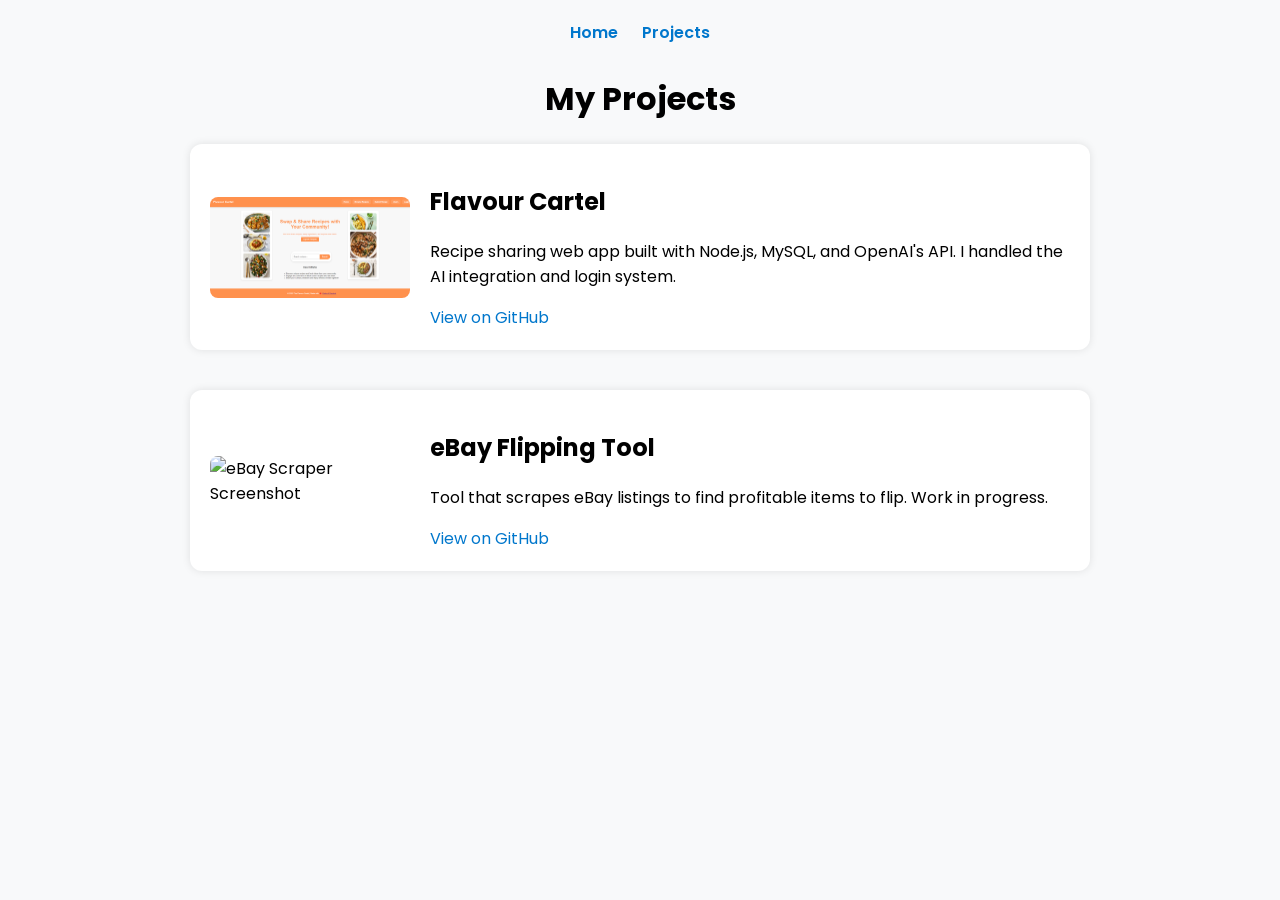
==== projects.html @ 94a792bd "base 2" ====
<!DOCTYPE html>
<html lang="en">
<head>
  <meta charset="UTF-8" />
  <meta name="viewport" content="width=device-width, initial-scale=1.0"/>
  <title>Projects - Hesham</title>
  <link href="https://fonts.googleapis.com/css2?family=Poppins:wght@300;400;600&display=swap" rel="stylesheet">
  <link rel="icon" href="favicon.ico" type="image/x-icon">
  <style>
    body {
      font-family: 'Poppins', sans-serif;
      background: #f8f9fa;
      padding: 20px;
      max-width: 900px;
      margin: auto;
    }
    nav {
      text-align: center;
      margin-bottom: 30px;
    }
    nav a {
      margin: 0 10px;
      color: #0077cc;
      text-decoration: none;
      font-weight: 600;
    }
    h1 {
      text-align: center;
    }
    .project {
      display: flex;
      gap: 20px;
      margin-bottom: 40px;
      background: white;
      border-radius: 12px;
      padding: 20px;
      box-shadow: 0 0 8px rgba(0,0,0,0.1);
      align-items: center;
    }
    .project img {
      width: 200px;
      border-radius: 8px;
    }
    .info {
      flex: 1;
    }
    a {
      color: #0077cc;
      text-decoration: none;
    }
  </style>
</head>
<body>
  <nav>
    <a href="index.html">Home</a>
    <a href="projects.html">Projects</a>
  </nav>

  <h1>My Projects</h1>

  <div class="project">
    <img src="images/flavour-cartel.png" alt="Flavour Cartel Screenshot">
    <div class="info">
      <h2>Flavour Cartel</h2>
      <p>Recipe sharing web app built with Node.js, MySQL, and OpenAI's API. I handled the AI integration and login system.</p>
      <a href="https://github.com/your-username/flavour-cartel" target="_blank">View on GitHub</a>
    </div>
  </div>

  <div class="project">
    <img src="images/ebay-scraper.png" alt="eBay Scraper Screenshot">
    <div class="info">
      <h2>eBay Flipping Tool</h2>
      <p>Tool that scrapes eBay listings to find profitable items to flip. Work in progress.</p>
      <a href="https://github.com/your-username/ebay-flipping-tool" target="_blank">View on GitHub</a>
    </div>
  </div>
</body>
</html>
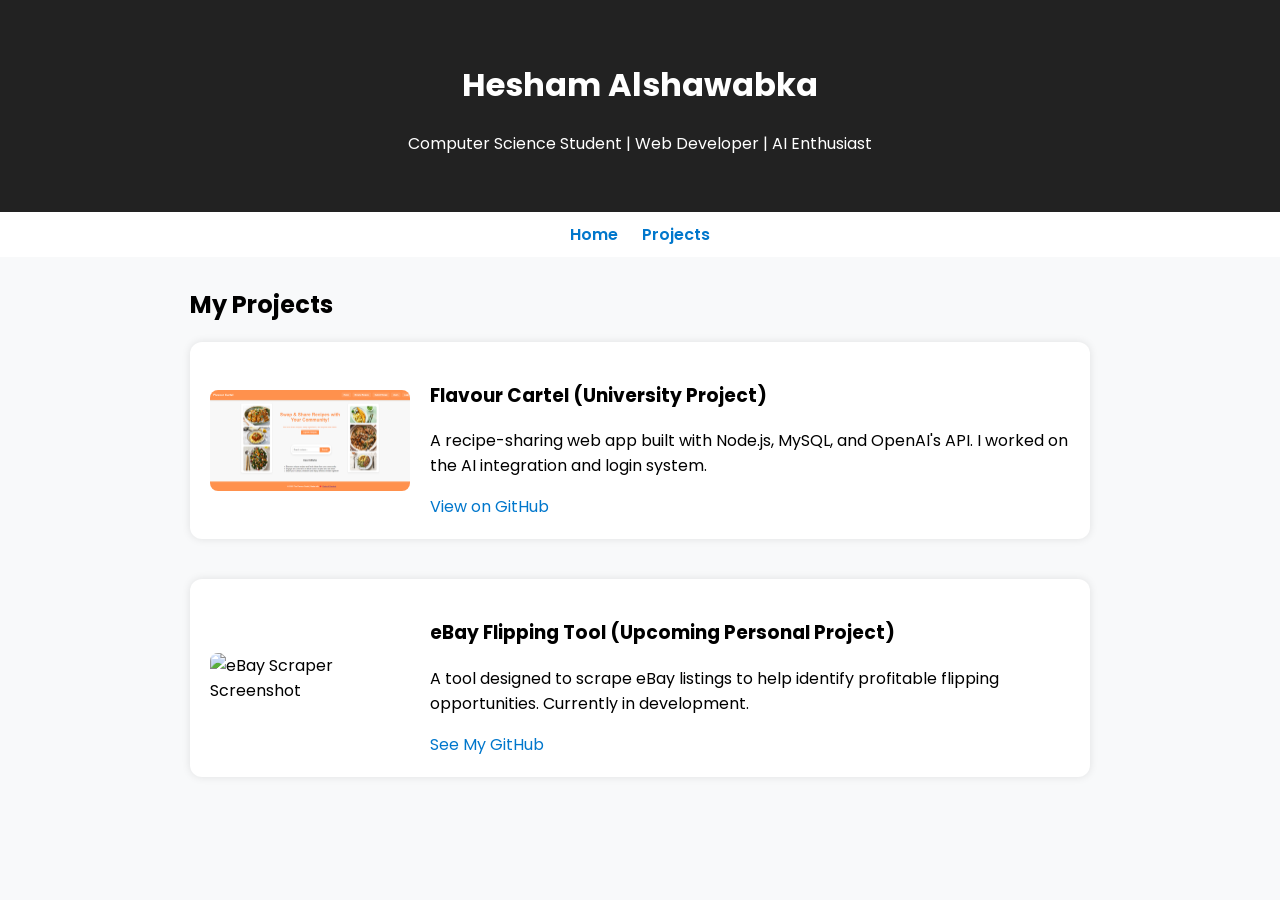
==== commit 3c6e4fb4: "base 3" ====
--- a/projects.html
+++ b/projects.html
@@ -3,20 +3,26 @@
 <head>
   <meta charset="UTF-8" />
   <meta name="viewport" content="width=device-width, initial-scale=1.0"/>
-  <title>Projects - Hesham</title>
+  <title>Projects</title>
   <link href="https://fonts.googleapis.com/css2?family=Poppins:wght@300;400;600&display=swap" rel="stylesheet">
   <link rel="icon" href="favicon.ico" type="image/x-icon">
   <style>
     body {
       font-family: 'Poppins', sans-serif;
       background: #f8f9fa;
-      padding: 20px;
-      max-width: 900px;
-      margin: auto;
+      padding: 0;
+      margin: 0;
+    }
+    header {
+      background: #222;
+      color: white;
+      padding: 40px 0;
+      text-align: center;
     }
     nav {
+      background: #fff;
+      padding: 10px 20px;
       text-align: center;
-      margin-bottom: 30px;
     }
     nav a {
       margin: 0 10px;
@@ -24,8 +30,10 @@
       text-decoration: none;
       font-weight: 600;
     }
-    h1 {
-      text-align: center;
+    .content {
+      max-width: 900px;
+      margin: 30px auto;
+      padding: 0 20px;
     }
     .project {
       display: flex;
@@ -51,28 +59,35 @@
   </style>
 </head>
 <body>
+  <header>
+    <h1>Hesham Alshawabka</h1>
+    <p>Computer Science Student | Web Developer | AI Enthusiast</p>
+  </header>
+
   <nav>
     <a href="index.html">Home</a>
     <a href="projects.html">Projects</a>
   </nav>
 
-  <h1>My Projects</h1>
+  <div class="content">
+    <h2>My Projects</h2>
 
-  <div class="project">
-    <img src="images/flavour-cartel.png" alt="Flavour Cartel Screenshot">
-    <div class="info">
-      <h2>Flavour Cartel</h2>
-      <p>Recipe sharing web app built with Node.js, MySQL, and OpenAI's API. I handled the AI integration and login system.</p>
-      <a href="https://github.com/your-username/flavour-cartel" target="_blank">View on GitHub</a>
+    <div class="project">
+      <img src="images/flavour-cartel.png" alt="Flavour Cartel Screenshot">
+      <div class="info">
+        <h3>Flavour Cartel (University Project)</h3>
+        <p>A recipe-sharing web app built with Node.js, MySQL, and OpenAI's API. I worked on the AI integration and login system.</p>
+        <a href="https://github.com/MuzamilAhmed1/The-Flavour-Cartel" target="_blank">View on GitHub</a>
+      </div>
     </div>
-  </div>
 
-  <div class="project">
-    <img src="images/ebay-scraper.png" alt="eBay Scraper Screenshot">
-    <div class="info">
-      <h2>eBay Flipping Tool</h2>
-      <p>Tool that scrapes eBay listings to find profitable items to flip. Work in progress.</p>
-      <a href="https://github.com/your-username/ebay-flipping-tool" target="_blank">View on GitHub</a>
+    <div class="project">
+      <img src="images/ebay-scraper.png" alt="eBay Scraper Screenshot">
+      <div class="info">
+        <h3>eBay Flipping Tool (Upcoming Personal Project)</h3>
+        <p>A tool designed to scrape eBay listings to help identify profitable flipping opportunities. Currently in development.</p>
+        <a href="https://github.com/alshawah" target="_blank">See My GitHub</a>
+      </div>
     </div>
   </div>
 </body>
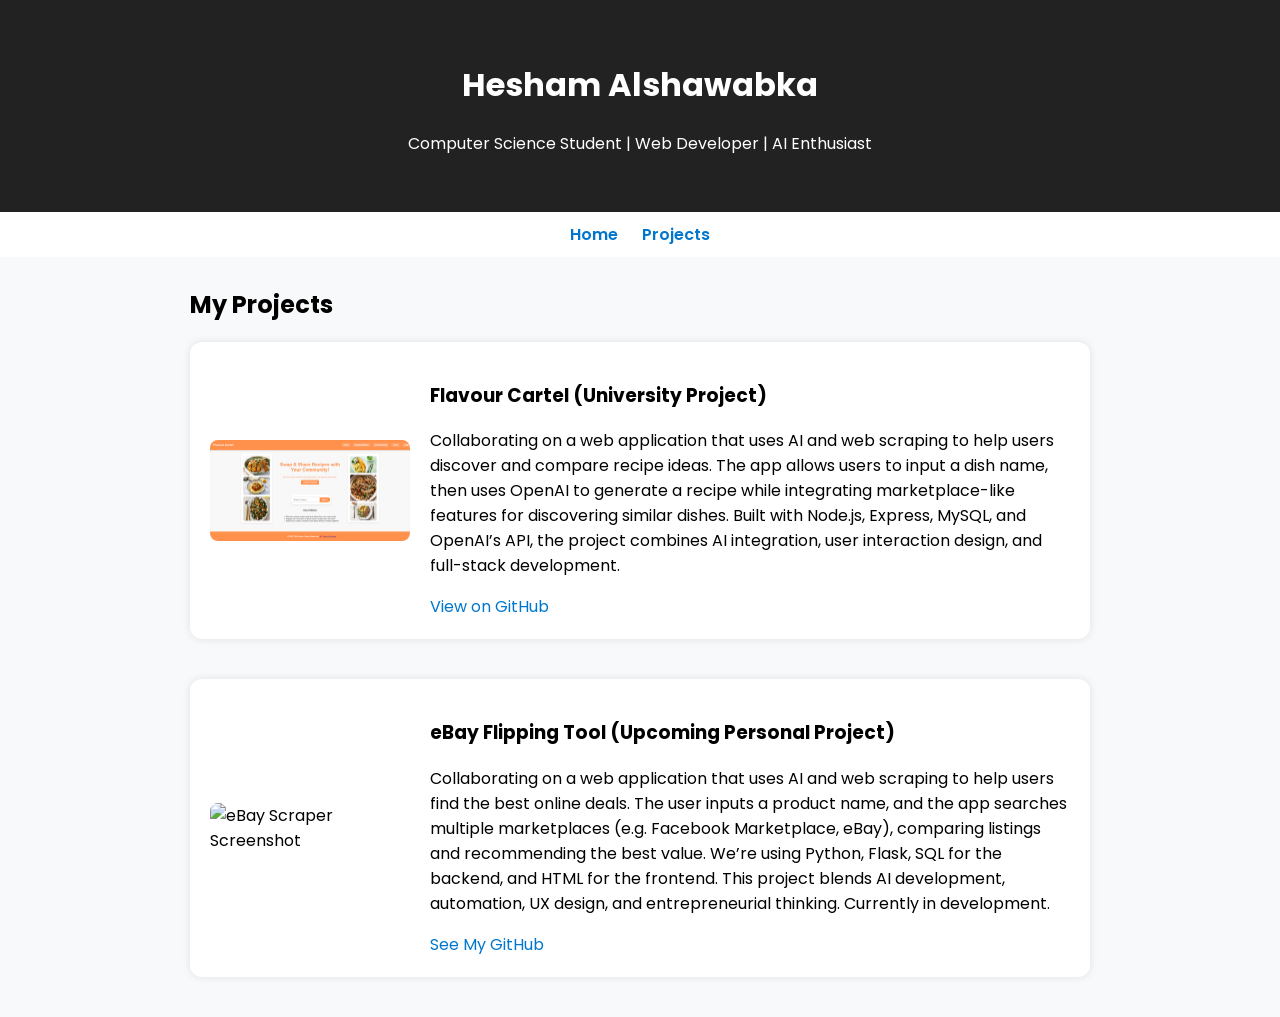
==== commit bbbd04e1: "base 4" ====
--- a/projects.html
+++ b/projects.html
@@ -71,21 +71,23 @@
 
   <div class="content">
     <h2>My Projects</h2>
-
+    
     <div class="project">
-      <img src="images/flavour-cartel.png" alt="Flavour Cartel Screenshot">
-      <div class="info">
-        <h3>Flavour Cartel (University Project)</h3>
-        <p>A recipe-sharing web app built with Node.js, MySQL, and OpenAI's API. I worked on the AI integration and login system.</p>
-        <a href="https://github.com/MuzamilAhmed1/The-Flavour-Cartel" target="_blank">View on GitHub</a>
+        <img src="images/flavour-cartel.png" alt="Flavour Cartel Screenshot">
+        <div class="info">
+          <h3>Flavour Cartel (University Project)</h3>
+          <p>Collaborating on a web application that uses AI and web scraping to help users discover and compare recipe ideas. The app allows users to input a dish name, then uses OpenAI to generate a recipe while integrating marketplace-like features for discovering similar dishes. Built with Node.js, Express, MySQL, and OpenAI’s API, the project combines AI integration, user interaction design, and full-stack development.</p>
+          <a href="https://github.com/MuzamilAhmed1/The-Flavour-Cartel" target="_blank">View on GitHub</a>
+        </div>
       </div>
-    </div>
+      
 
     <div class="project">
       <img src="images/ebay-scraper.png" alt="eBay Scraper Screenshot">
       <div class="info">
         <h3>eBay Flipping Tool (Upcoming Personal Project)</h3>
-        <p>A tool designed to scrape eBay listings to help identify profitable flipping opportunities. Currently in development.</p>
+        <p>Collaborating on a web application that uses AI and web scraping to help users find the best online deals. The user inputs a product name, and the app searches multiple marketplaces (e.g. Facebook Marketplace, eBay), comparing listings and recommending the best value. We’re using Python, Flask, SQL for the backend, and HTML for the frontend. This project blends AI development, automation, UX design, and entrepreneurial thinking.
+            Currently in development.</p>
         <a href="https://github.com/alshawah" target="_blank">See My GitHub</a>
       </div>
     </div>
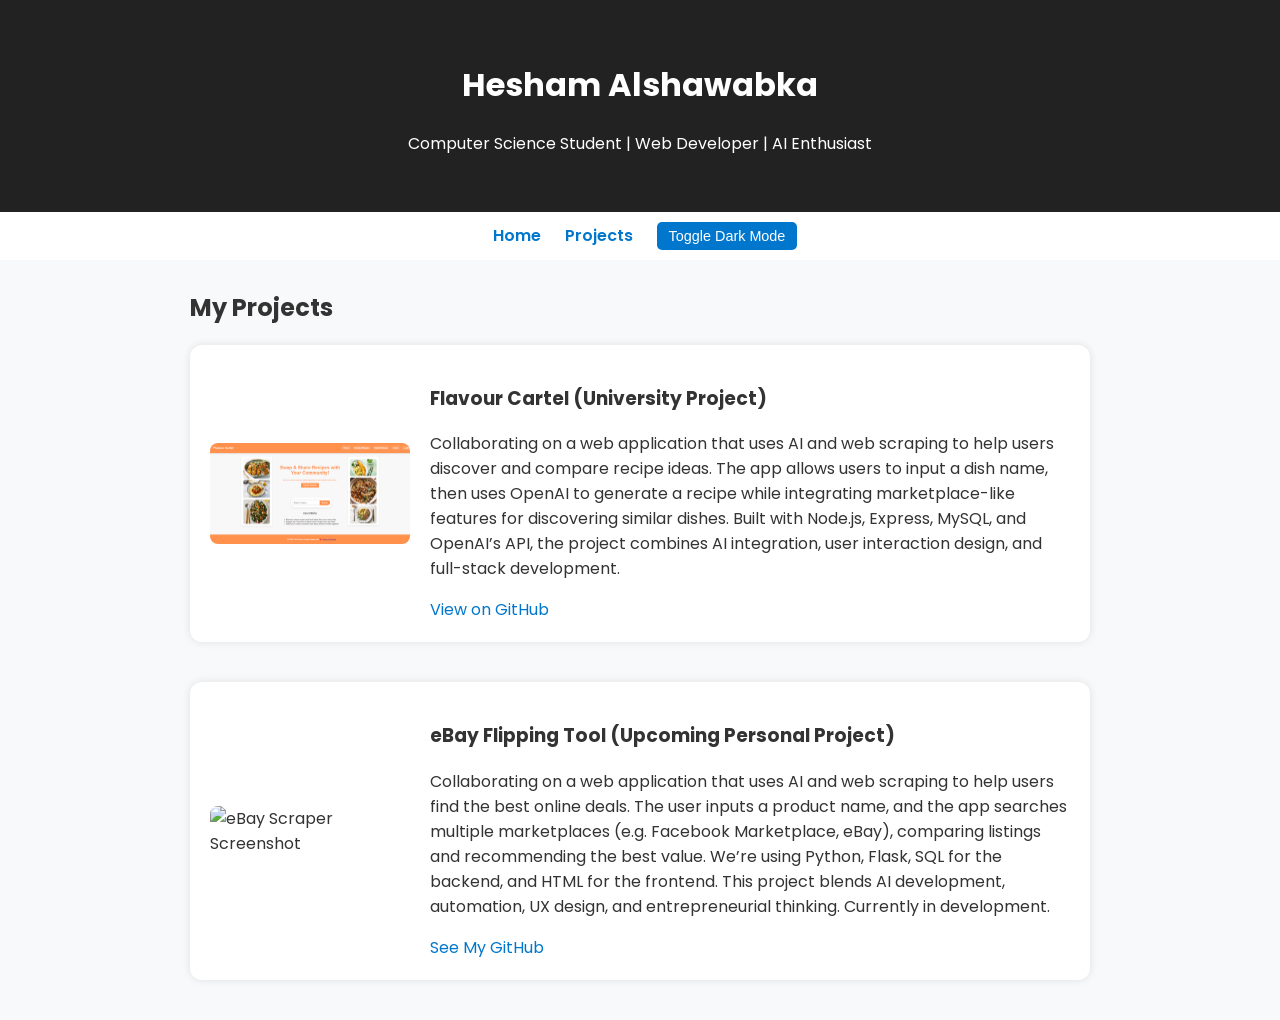
==== commit 5338608f: "dark mode toggle" ====
--- a/projects.html
+++ b/projects.html
@@ -5,55 +5,94 @@
   <meta name="viewport" content="width=device-width, initial-scale=1.0"/>
   <title>Projects</title>
   <link href="https://fonts.googleapis.com/css2?family=Poppins:wght@300;400;600&display=swap" rel="stylesheet">
-  <link rel="icon" href="favicon.ico" type="image/x-icon">
+  <link rel="icon" href="images/favicon.ico" type="image/x-icon">
   <style>
+    :root {
+      --bg-color: #f8f9fa;
+      --text-color: #333;
+      --header-bg: #222;
+      --header-text: #fff;
+      --card-bg: #fff;
+      --link-color: #0077cc;
+    }
+
+    .dark-mode {
+      --bg-color: #1e1e1e;
+      --text-color: #e4e4e4;
+      --header-bg: #111;
+      --header-text: #ffffff;
+      --card-bg: #2a2a2a;
+      --link-color: #4ea2f2;
+    }
+
     body {
       font-family: 'Poppins', sans-serif;
-      background: #f8f9fa;
+      background: var(--bg-color);
+      color: var(--text-color);
+      margin: 0;
       padding: 0;
-      margin: 0;
     }
+
     header {
-      background: #222;
-      color: white;
+      background: var(--header-bg);
+      color: var(--header-text);
       padding: 40px 0;
       text-align: center;
     }
+
     nav {
-      background: #fff;
+      background: var(--card-bg);
       padding: 10px 20px;
       text-align: center;
     }
+
     nav a {
       margin: 0 10px;
-      color: #0077cc;
+      color: var(--link-color);
       text-decoration: none;
       font-weight: 600;
     }
+
+    #themeToggle {
+      margin-left: 10px;
+      padding: 6px 12px;
+      font-size: 0.9rem;
+      background: var(--link-color);
+      color: white;
+      border: none;
+      border-radius: 5px;
+      cursor: pointer;
+    }
+
     .content {
       max-width: 900px;
       margin: 30px auto;
       padding: 0 20px;
     }
+
     .project {
       display: flex;
+      flex-wrap: wrap;
       gap: 20px;
       margin-bottom: 40px;
-      background: white;
+      background: var(--card-bg);
       border-radius: 12px;
       padding: 20px;
       box-shadow: 0 0 8px rgba(0,0,0,0.1);
       align-items: center;
     }
+
     .project img {
       width: 200px;
       border-radius: 8px;
     }
+
     .info {
       flex: 1;
     }
+
     a {
-      color: #0077cc;
+      color: var(--link-color);
       text-decoration: none;
     }
   </style>
@@ -67,30 +106,44 @@
   <nav>
     <a href="index.html">Home</a>
     <a href="projects.html">Projects</a>
+    <button id="themeToggle">Toggle Dark Mode</button>
   </nav>
 
   <div class="content">
     <h2>My Projects</h2>
     
     <div class="project">
-        <img src="images/flavour-cartel.png" alt="Flavour Cartel Screenshot">
-        <div class="info">
-          <h3>Flavour Cartel (University Project)</h3>
-          <p>Collaborating on a web application that uses AI and web scraping to help users discover and compare recipe ideas. The app allows users to input a dish name, then uses OpenAI to generate a recipe while integrating marketplace-like features for discovering similar dishes. Built with Node.js, Express, MySQL, and OpenAI’s API, the project combines AI integration, user interaction design, and full-stack development.</p>
-          <a href="https://github.com/MuzamilAhmed1/The-Flavour-Cartel" target="_blank">View on GitHub</a>
-        </div>
+      <img src="images/flavour-cartel.png" alt="Flavour Cartel Screenshot">
+      <div class="info">
+        <h3>Flavour Cartel (University Project)</h3>
+        <p>Collaborating on a web application that uses AI and web scraping to help users discover and compare recipe ideas. The app allows users to input a dish name, then uses OpenAI to generate a recipe while integrating marketplace-like features for discovering similar dishes. Built with Node.js, Express, MySQL, and OpenAI’s API, the project combines AI integration, user interaction design, and full-stack development.</p>
+        <a href="https://github.com/MuzamilAhmed1/The-Flavour-Cartel" target="_blank">View on GitHub</a>
       </div>
-      
+    </div>
 
     <div class="project">
       <img src="images/ebay-scraper.png" alt="eBay Scraper Screenshot">
       <div class="info">
         <h3>eBay Flipping Tool (Upcoming Personal Project)</h3>
-        <p>Collaborating on a web application that uses AI and web scraping to help users find the best online deals. The user inputs a product name, and the app searches multiple marketplaces (e.g. Facebook Marketplace, eBay), comparing listings and recommending the best value. We’re using Python, Flask, SQL for the backend, and HTML for the frontend. This project blends AI development, automation, UX design, and entrepreneurial thinking.
-            Currently in development.</p>
+        <p>Collaborating on a web application that uses AI and web scraping to help users find the best online deals. The user inputs a product name, and the app searches multiple marketplaces (e.g. Facebook Marketplace, eBay), comparing listings and recommending the best value. We’re using Python, Flask, SQL for the backend, and HTML for the frontend. This project blends AI development, automation, UX design, and entrepreneurial thinking. Currently in development.</p>
         <a href="https://github.com/alshawah" target="_blank">See My GitHub</a>
       </div>
     </div>
   </div>
+
+  <script>
+    const toggleBtn = document.getElementById('themeToggle');
+    const body = document.body;
+
+    if (localStorage.getItem('theme') === 'dark') {
+      body.classList.add('dark-mode');
+    }
+
+    toggleBtn.addEventListener('click', () => {
+      body.classList.toggle('dark-mode');
+      const theme = body.classList.contains('dark-mode') ? 'dark' : 'light';
+      localStorage.setItem('theme', theme);
+    });
+  </script>
 </body>
 </html>
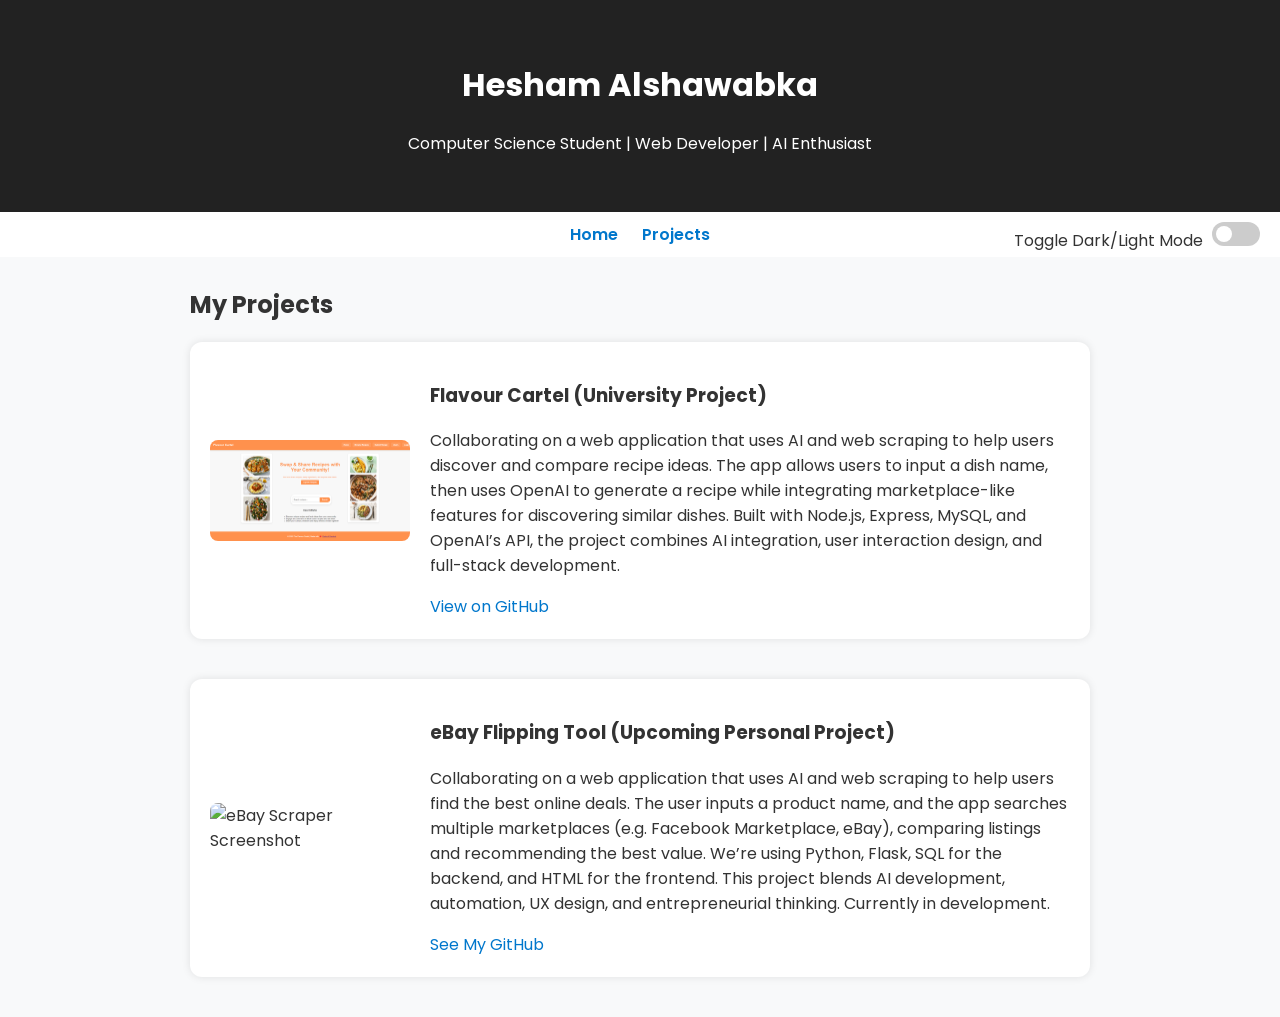
==== commit 69bbd890: "fix dark mode" ====
--- a/projects.html
+++ b/projects.html
@@ -44,6 +44,7 @@
       background: var(--card-bg);
       padding: 10px 20px;
       text-align: center;
+      position: relative;
     }
 
     nav a {
@@ -53,15 +54,53 @@
       font-weight: 600;
     }
 
-    #themeToggle {
-      margin-left: 10px;
-      padding: 6px 12px;
-      font-size: 0.9rem;
-      background: var(--link-color);
-      color: white;
-      border: none;
-      border-radius: 5px;
+    .theme-switch-wrapper {
+      position: absolute;
+      right: 20px;
+      top: 10px;
+    }
+
+    .theme-switch {
+      display: inline-block;
+      height: 24px;
+      position: relative;
+      width: 48px;
+    }
+
+    .theme-switch input {
+      display: none;
+    }
+
+    .slider {
+      background-color: #ccc;
+      bottom: 0;
       cursor: pointer;
+      left: 0;
+      position: absolute;
+      right: 0;
+      top: 0;
+      transition: 0.4s;
+      border-radius: 34px;
+    }
+
+    .slider:before {
+      background-color: white;
+      bottom: 4px;
+      content: "";
+      height: 16px;
+      left: 4px;
+      position: absolute;
+      transition: 0.4s;
+      width: 16px;
+      border-radius: 50%;
+    }
+
+    input:checked + .slider {
+      background-color: #4ea2f2;
+    }
+
+    input:checked + .slider:before {
+      transform: translateX(24px);
     }
 
     .content {
@@ -106,12 +145,18 @@
   <nav>
     <a href="index.html">Home</a>
     <a href="projects.html">Projects</a>
-    <button id="themeToggle">Toggle Dark Mode</button>
+    <div class="theme-switch-wrapper">
+    <span style="margin-right: 5px;">Toggle Dark/Light Mode</span>
+      <label class="theme-switch" for="checkbox">
+        <input type="checkbox" id="checkbox" />
+        <span class="slider round"></span>
+      </label>
+    </div>
   </nav>
 
   <div class="content">
     <h2>My Projects</h2>
-    
+
     <div class="project">
       <img src="images/flavour-cartel.png" alt="Flavour Cartel Screenshot">
       <div class="info">
@@ -132,17 +177,22 @@
   </div>
 
   <script>
-    const toggleBtn = document.getElementById('themeToggle');
+    const checkbox = document.getElementById('checkbox');
     const body = document.body;
 
     if (localStorage.getItem('theme') === 'dark') {
       body.classList.add('dark-mode');
+      checkbox.checked = true;
     }
 
-    toggleBtn.addEventListener('click', () => {
-      body.classList.toggle('dark-mode');
-      const theme = body.classList.contains('dark-mode') ? 'dark' : 'light';
-      localStorage.setItem('theme', theme);
+    checkbox.addEventListener('change', () => {
+      if (checkbox.checked) {
+        body.classList.add('dark-mode');
+        localStorage.setItem('theme', 'dark');
+      } else {
+        body.classList.remove('dark-mode');
+        localStorage.setItem('theme', 'light');
+      }
     });
   </script>
 </body>
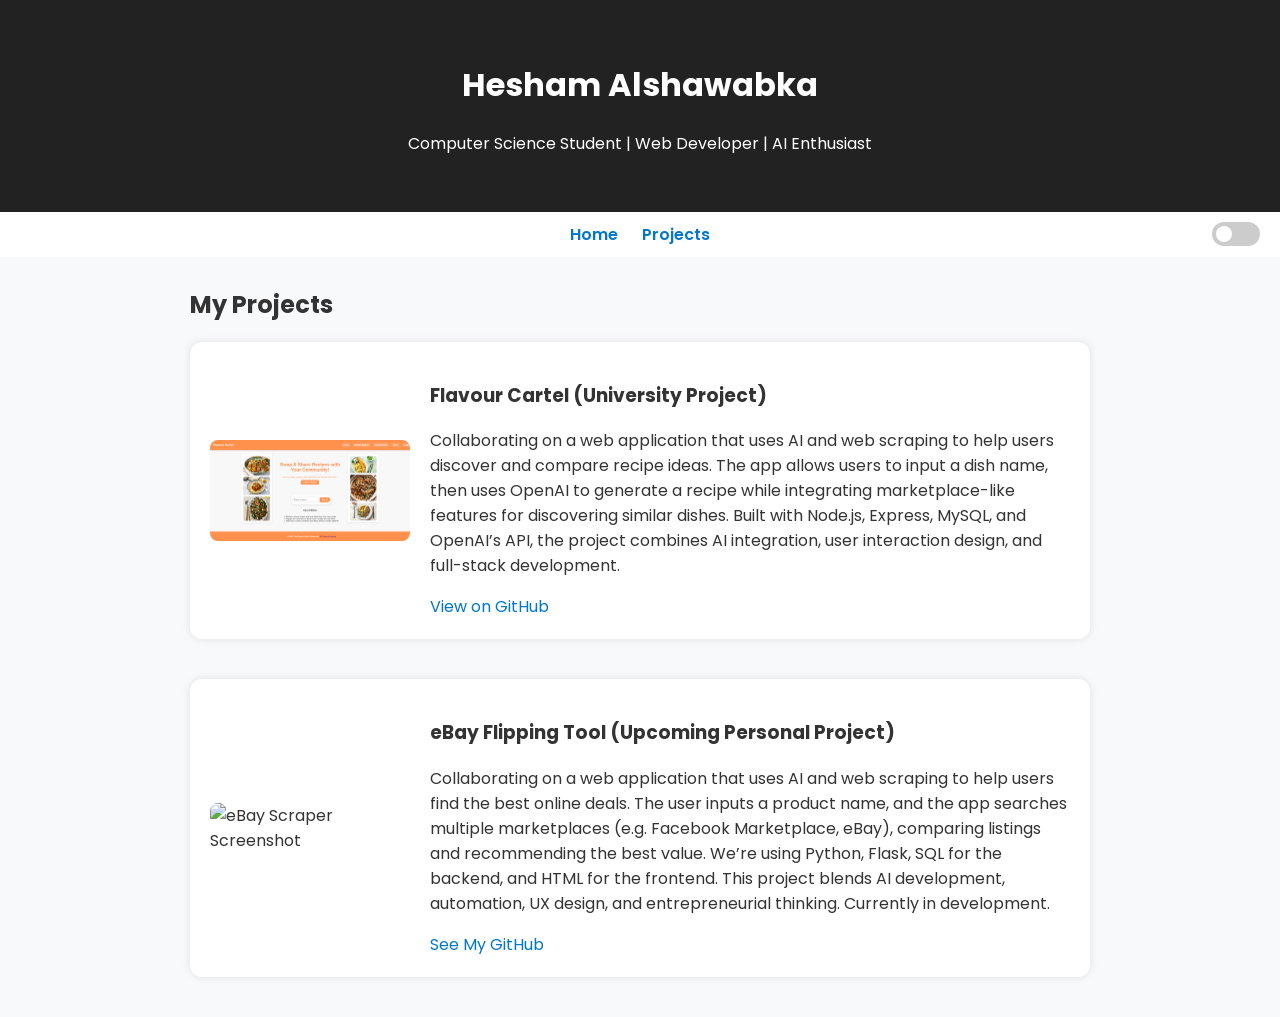
==== commit 85b508f2: "removed toggle text" ====
--- a/projects.html
+++ b/projects.html
@@ -146,7 +146,6 @@
     <a href="index.html">Home</a>
     <a href="projects.html">Projects</a>
     <div class="theme-switch-wrapper">
-    <span style="margin-right: 5px;">Toggle Dark/Light Mode</span>
       <label class="theme-switch" for="checkbox">
         <input type="checkbox" id="checkbox" />
         <span class="slider round"></span>
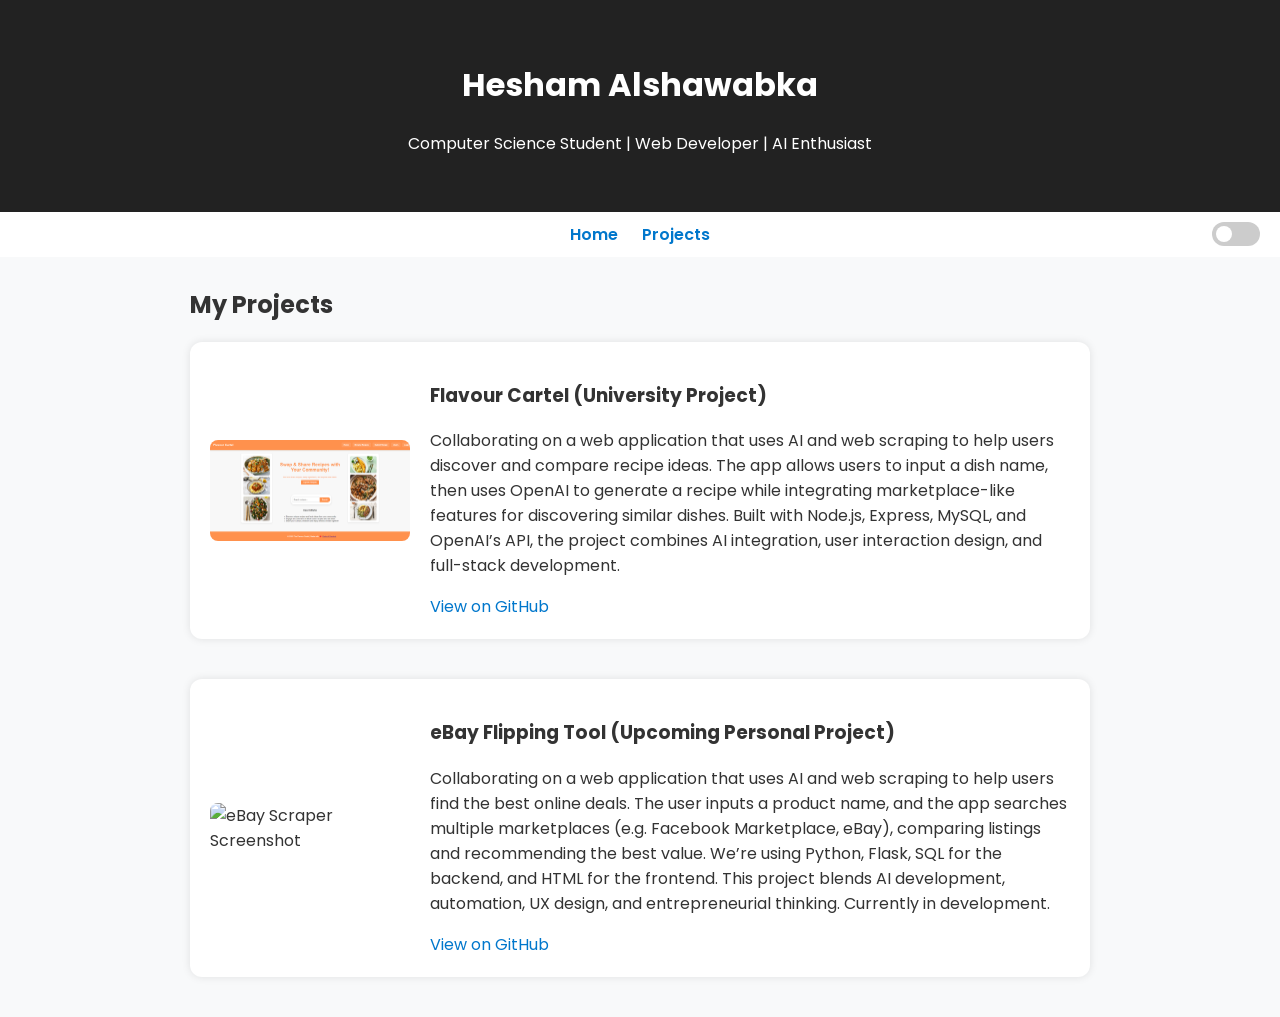
==== commit 6163e7c4: "update project link" ====
--- a/projects.html
+++ b/projects.html
@@ -170,7 +170,7 @@
       <div class="info">
         <h3>eBay Flipping Tool (Upcoming Personal Project)</h3>
         <p>Collaborating on a web application that uses AI and web scraping to help users find the best online deals. The user inputs a product name, and the app searches multiple marketplaces (e.g. Facebook Marketplace, eBay), comparing listings and recommending the best value. We’re using Python, Flask, SQL for the backend, and HTML for the frontend. This project blends AI development, automation, UX design, and entrepreneurial thinking. Currently in development.</p>
-        <a href="https://github.com/alshawah" target="_blank">See My GitHub</a>
+        <a href="https://github.com/alshawah/profitflip-ai" target="_blank">View on GitHub</a>
       </div>
     </div>
   </div>
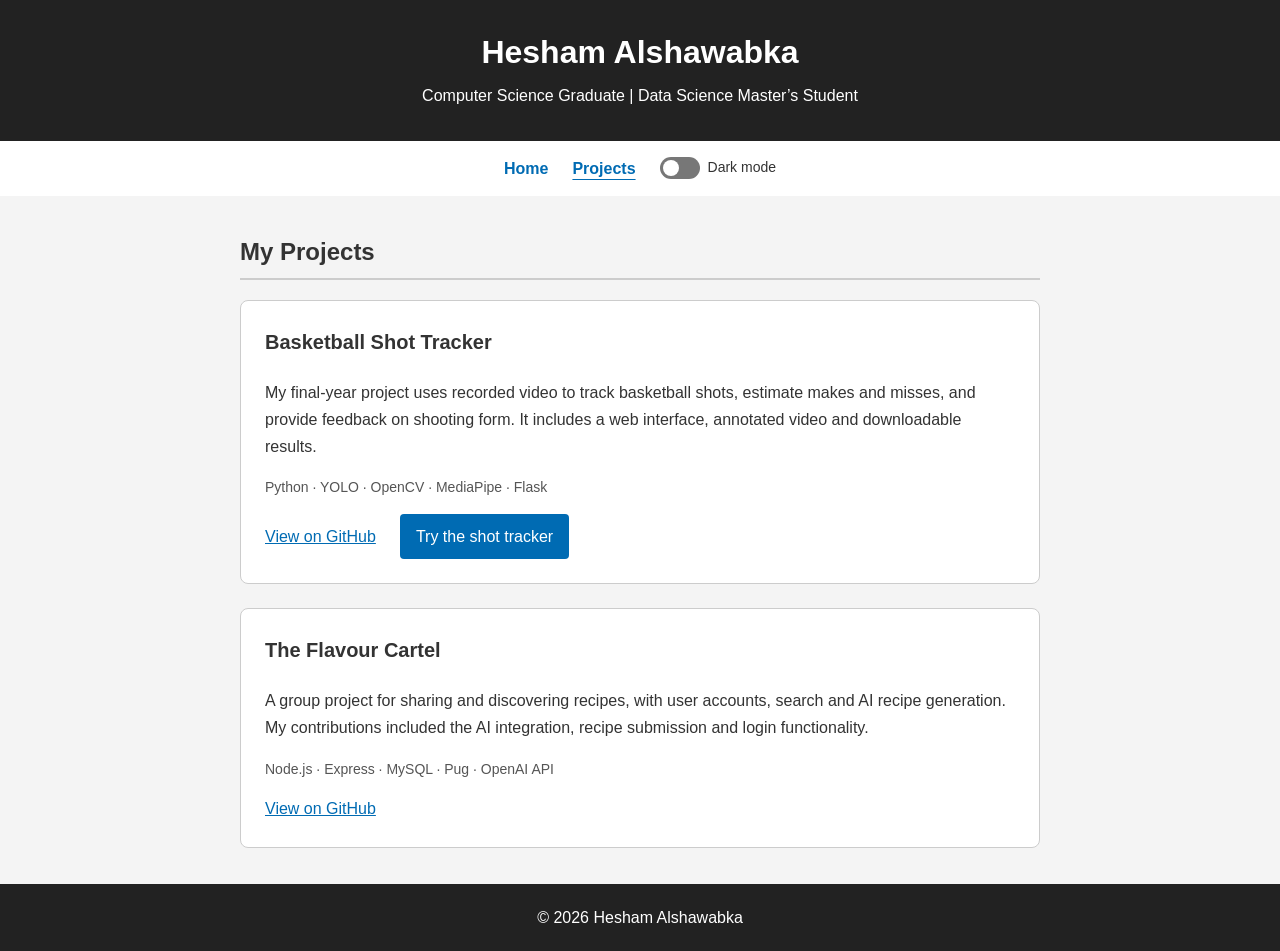
==== commit 464cba29: "Add files via upload" ====
--- a/projects.html
+++ b/projects.html
@@ -1,198 +1,41 @@
 <!DOCTYPE html>
 <html lang="en">
 <head>
-  <meta charset="UTF-8" />
-  <meta name="viewport" content="width=device-width, initial-scale=1.0"/>
-  <title>Projects</title>
-  <link href="https://fonts.googleapis.com/css2?family=Poppins:wght@300;400;600&display=swap" rel="stylesheet">
-  <link rel="icon" href="images/favicon.ico" type="image/x-icon">
-  <style>
-    :root {
-      --bg-color: #f8f9fa;
-      --text-color: #333;
-      --header-bg: #222;
-      --header-text: #fff;
-      --card-bg: #fff;
-      --link-color: #0077cc;
-    }
-
-    .dark-mode {
-      --bg-color: #1e1e1e;
-      --text-color: #e4e4e4;
-      --header-bg: #111;
-      --header-text: #ffffff;
-      --card-bg: #2a2a2a;
-      --link-color: #4ea2f2;
-    }
-
-    body {
-      font-family: 'Poppins', sans-serif;
-      background: var(--bg-color);
-      color: var(--text-color);
-      margin: 0;
-      padding: 0;
-    }
-
-    header {
-      background: var(--header-bg);
-      color: var(--header-text);
-      padding: 40px 0;
-      text-align: center;
-    }
-
-    nav {
-      background: var(--card-bg);
-      padding: 10px 20px;
-      text-align: center;
-      position: relative;
-    }
-
-    nav a {
-      margin: 0 10px;
-      color: var(--link-color);
-      text-decoration: none;
-      font-weight: 600;
-    }
-
-    .theme-switch-wrapper {
-      position: absolute;
-      right: 20px;
-      top: 10px;
-    }
-
-    .theme-switch {
-      display: inline-block;
-      height: 24px;
-      position: relative;
-      width: 48px;
-    }
-
-    .theme-switch input {
-      display: none;
-    }
-
-    .slider {
-      background-color: #ccc;
-      bottom: 0;
-      cursor: pointer;
-      left: 0;
-      position: absolute;
-      right: 0;
-      top: 0;
-      transition: 0.4s;
-      border-radius: 34px;
-    }
-
-    .slider:before {
-      background-color: white;
-      bottom: 4px;
-      content: "";
-      height: 16px;
-      left: 4px;
-      position: absolute;
-      transition: 0.4s;
-      width: 16px;
-      border-radius: 50%;
-    }
-
-    input:checked + .slider {
-      background-color: #4ea2f2;
-    }
-
-    input:checked + .slider:before {
-      transform: translateX(24px);
-    }
-
-    .content {
-      max-width: 900px;
-      margin: 30px auto;
-      padding: 0 20px;
-    }
-
-    .project {
-      display: flex;
-      flex-wrap: wrap;
-      gap: 20px;
-      margin-bottom: 40px;
-      background: var(--card-bg);
-      border-radius: 12px;
-      padding: 20px;
-      box-shadow: 0 0 8px rgba(0,0,0,0.1);
-      align-items: center;
-    }
-
-    .project img {
-      width: 200px;
-      border-radius: 8px;
-    }
-
-    .info {
-      flex: 1;
-    }
-
-    a {
-      color: var(--link-color);
-      text-decoration: none;
-    }
-  </style>
+  <meta charset="UTF-8">
+  <meta name="viewport" content="width=device-width, initial-scale=1.0">
+  <meta name="description" content="Hesham Alshawabka — Computer Science graduate and Data Science master's student interested in sports analytics.">
+  <title>Projects | Hesham Alshawabka</title>
+  <link rel="icon" href="favicon.svg" type="image/svg+xml">
+  <link rel="stylesheet" href="styles.css">
+  <script src="theme.js"></script>
 </head>
 <body>
   <header>
     <h1>Hesham Alshawabka</h1>
-    <p>Computer Science Student | Web Developer | AI Enthusiast</p>
+    <p>Computer Science Graduate | Data Science Master’s Student</p>
   </header>
-
-  <nav>
-    <a href="index.html">Home</a>
-    <a href="projects.html">Projects</a>
-    <div class="theme-switch-wrapper">
-      <label class="theme-switch" for="checkbox">
-        <input type="checkbox" id="checkbox" />
-        <span class="slider round"></span>
-      </label>
-    </div>
+  <nav aria-label="Main navigation">
+    <a href="index.html" >Home</a>
+    <a href="projects.html" aria-current="page">Projects</a>
+    <label class="theme-switch"><input type="checkbox" id="theme-toggle" aria-label="Dark mode"><span class="slider"></span><span>Dark mode</span></label>
   </nav>
-
-  <div class="content">
-    <h2>My Projects</h2>
-
-    <div class="project">
-      <img src="images/flavour-cartel.png" alt="Flavour Cartel Screenshot">
-      <div class="info">
-        <h3>Flavour Cartel (University Project)</h3>
-        <p>Collaborating on a web application that uses AI and web scraping to help users discover and compare recipe ideas. The app allows users to input a dish name, then uses OpenAI to generate a recipe while integrating marketplace-like features for discovering similar dishes. Built with Node.js, Express, MySQL, and OpenAI’s API, the project combines AI integration, user interaction design, and full-stack development.</p>
-        <a href="https://github.com/MuzamilAhmed1/The-Flavour-Cartel" target="_blank">View on GitHub</a>
-      </div>
-    </div>
-
-    <div class="project">
-      <img src="images/ebay-scraper.png" alt="eBay Scraper Screenshot">
-      <div class="info">
-        <h3>eBay Flipping Tool (Upcoming Personal Project)</h3>
-        <p>Collaborating on a web application that uses AI and web scraping to help users find the best online deals. The user inputs a product name, and the app searches multiple marketplaces (e.g. Facebook Marketplace, eBay), comparing listings and recommending the best value. We’re using Python, Flask, SQL for the backend, and HTML for the frontend. This project blends AI development, automation, UX design, and entrepreneurial thinking. Currently in development.</p>
-        <a href="https://github.com/alshawah/profitflip-ai" target="_blank">View on GitHub</a>
-      </div>
-    </div>
-  </div>
-
-  <script>
-    const checkbox = document.getElementById('checkbox');
-    const body = document.body;
-
-    if (localStorage.getItem('theme') === 'dark') {
-      body.classList.add('dark-mode');
-      checkbox.checked = true;
-    }
-
-    checkbox.addEventListener('change', () => {
-      if (checkbox.checked) {
-        body.classList.add('dark-mode');
-        localStorage.setItem('theme', 'dark');
-      } else {
-        body.classList.remove('dark-mode');
-        localStorage.setItem('theme', 'light');
-      }
-    });
-  </script>
+  <main>
+    <section>
+      <h2>My Projects</h2>
+      <article class="project">
+        <h3>Basketball Shot Tracker</h3>
+        <p>My final-year project uses recorded video to track basketball shots, estimate makes and misses, and provide feedback on shooting form. It includes a web interface, annotated video and downloadable results.</p>
+        <p class="tools">Python · YOLO · OpenCV · MediaPipe · Flask</p>
+        <div class="project-links"><a href="https://github.com/alshawah/basketball-shot-tracker" target="_blank" rel="noopener noreferrer">View on GitHub</a><a class="button" href="basketball.html">Try the shot tracker</a></div>
+      </article>
+      <article class="project">
+        <h3>The Flavour Cartel</h3>
+        <p>A group project for sharing and discovering recipes, with user accounts, search and AI recipe generation. My contributions included the AI integration, recipe submission and login functionality.</p>
+        <p class="tools">Node.js · Express · MySQL · Pug · OpenAI API</p>
+        <a href="https://github.com/MuzamilAhmed1/The-Flavour-Cartel" target="_blank" rel="noopener noreferrer">View on GitHub</a>
+      </article>
+    </section></main>
+  <footer>&copy; 2026 Hesham Alshawabka</footer>
+  <script src="main.js"></script>
 </body>
 </html>
--- a/styles.css
+++ b/styles.css
@@ -0,0 +1,74 @@
+/* Shared styles for the portfolio pages. */
+:root {
+  --bg-color: #f4f4f4;
+  --text-color: #333;
+  --header-bg: #222;
+  --card-bg: #fff;
+  --link-color: #006bb3;
+  --border-color: #ccc;
+  --muted-color: #555;
+}
+html[data-theme="dark"] {
+  --bg-color: #1e1e1e;
+  --text-color: #e4e4e4;
+  --header-bg: #111;
+  --card-bg: #2a2a2a;
+  --link-color: #70b7ff;
+  --border-color: #555;
+  --muted-color: #bbb;
+}
+* { box-sizing: border-box; }
+body {
+  font-family: Arial, sans-serif;
+  margin: 0;
+  background: var(--bg-color);
+  color: var(--text-color);
+  font-size: 16px;
+  line-height: 1.7;
+}
+header {
+  background: var(--header-bg);
+  color: #fff;
+  padding: 32px 20px;
+  text-align: center;
+}
+header h1 { margin: 0 0 8px; font-size: 32px; line-height: 1.3; }
+header p { margin: 0; }
+nav {
+  background: var(--card-bg);
+  padding: 14px 20px;
+  display: flex;
+  justify-content: center;
+  align-items: center;
+  gap: 24px;
+  flex-wrap: wrap;
+}
+a { color: var(--link-color); }
+nav a { text-decoration: none; font-weight: bold; }
+nav a[aria-current="page"] { text-decoration: underline; text-underline-offset: 5px; }
+main { max-width: 840px; margin: 36px auto; padding: 0 20px; min-height: 50vh; }
+section { margin-bottom: 36px; }
+h2 { font-size: 24px; border-bottom: 2px solid var(--border-color); padding-bottom: 5px; }
+h3 { margin-top: 0; font-size: 20px; }
+.project {
+  background: var(--card-bg);
+  border: 1px solid var(--border-color);
+  border-radius: 8px;
+  padding: 24px;
+  margin-bottom: 24px;
+}
+.tools { color: var(--muted-color); font-size: 14px; }
+.project-links { display: flex; align-items: center; gap: 24px; flex-wrap: wrap; }
+.button { display: inline-block; background: #006bb3; color: #fff; padding: 9px 16px; border-radius: 4px; text-decoration: none; }
+.button:hover { background: #00528a; }
+footer { background: var(--header-bg); color: #fff; text-align: center; padding: 20px; }
+.theme-switch { display: inline-flex; align-items: center; gap: 8px; cursor: pointer; font-size: 14px; position: relative; }
+.theme-switch input { position: absolute; width: 1px; height: 1px; opacity: 0; }
+.slider { width: 40px; height: 22px; border-radius: 20px; background: #777; position: relative; }
+.slider::before { content: ''; position: absolute; width: 16px; height: 16px; left: 3px; top: 3px; border-radius: 50%; background: #fff; }
+input:checked + .slider { background: #006bb3; }
+input:checked + .slider::before { transform: translateX(18px); }
+a:focus-visible, input:focus-visible + .slider { outline: 3px solid var(--link-color); outline-offset: 4px; }
+.back-link { margin-top: 24px; }
+[hidden] { display: none !important; }
+@media (max-width: 480px) { header h1 { font-size: 27px; } nav { gap: 18px; } .project { padding: 18px; } }
